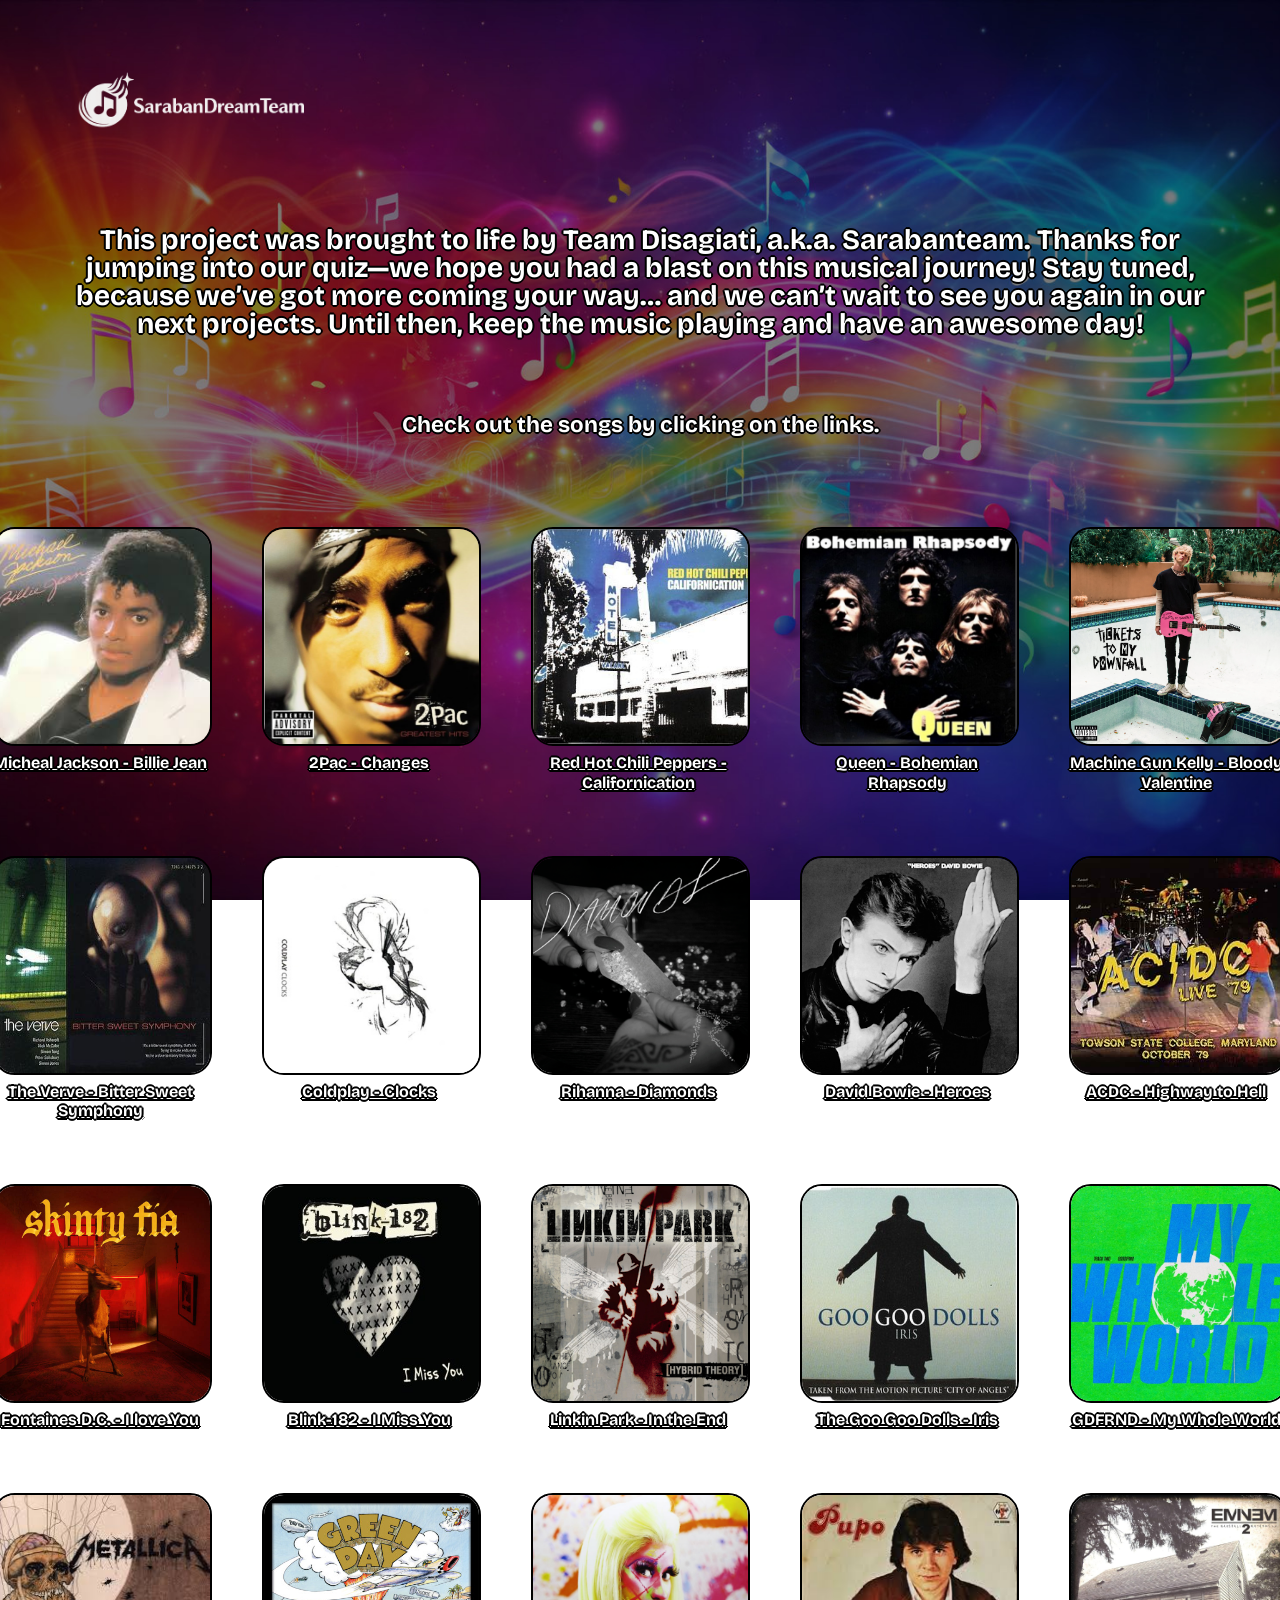
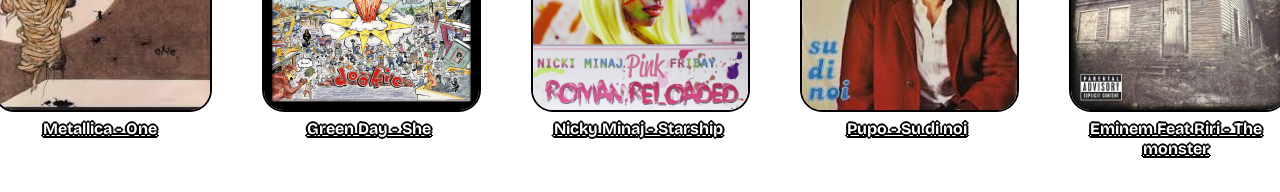
==== credits.html @ dbca3433 "Script for credits img zoom" ====
<!doctype html>
<html lang="en">
  <head>
    <meta charset="UTF-8" />
    <meta name="viewport" content="width=device-width, initial-scale=1.0" />
    <title>Credits-page.com</title>
    <link rel="stylesheet" href="./css/reset.css" />
    <link rel="stylesheet" href="./css/normalize.css" />
    <link rel="stylesheet" href="./css/style-credits.css" />
  </head>
  <body>
    <header>
      <a href="welcome.html">
        <img
          src="./assets/new logo.png"
          alt="logoepic"
          width="200px"
          id="logoDiv"
      /></a>
    </header>
    <main>
      <h2>
        This project was brought to life by Team Disagiati, a.k.a. Sarabanteam.
        Thanks for jumping into our quiz—we hope you had a blast on this musical
        journey! Stay tuned, because we’ve got more coming your way… and we
        can’t wait to see you again in our next projects. Until then, keep the
        music playing and have an awesome day!
      </h2>
      <h4>Check out the songs by clicking on the links.</h4>
      <section class="container">
        <div class="box">
          <a
            href="https://www.youtube.com/watch?v=Zi_XLOBDo_Y&list=RDZi_XLOBDo_Y&start_radio=1"
          >
            <img
              src="./assets/michealJackson.jpg"
              alt="billiejean"
              width="215px"
              height="215px"
            />
            <p>Micheal Jackson - Billie Jean</p>
          </a>
        </div>
        <div class="box">
          <a
            href="https://www.youtube.com/watch?v=M8Wj6-gPY0g&list=RDM8Wj6-gPY0g&start_radio=1"
          >
            <img
              src="./assets/2pac.jpg"
              alt="changes"
              width="215px"
              height="215px"
            />
            <p>2Pac - Changes</p>
          </a>
        </div>
        <div class="box">
          <a
            href="https://www.youtube.com/watch?v=YlUKcNNmywk&list=RDYlUKcNNmywk&start_radio="
          >
            <img
              src="./assets/Californicationsingle.jpg"
              alt="californication"
              width="215px"
              height="215px"
            />
            <p>Red Hot Chili Peppers - Californication</p>
          </a>
        </div>
        <div class="box">
          <a
            href="https://www.youtube.com/watch?v=fJ9rUzIMcZQ&list=RDfJ9rUzIMcZQ&start_radio=1"
          >
            <img
              src="./assets/MV5BMjA3OTc4NWUtMzYxMC00MGUyLTg4MTctYTc4MjA0NjNkYTgxXkEyXkFqcGc@._V1_FMjpg_UX1000_.jpg"
              alt="queen"
              width="215px"
              height="215px"
            />
            <p>Queen - Bohemian Rhapsody</p>
          </a>
        </div>
        <div class="box">
          <a
            href="https://www.youtube.com/watch?v=wSdT-SArM2Q&list=RDwSdT-SArM2Q&start_radio=1"
          >
            <img
              src="./assets/tickets to my downfall_machine gun kelly.webp"
              alt="bloodyvalentine"
              width="215px"
              height="215px"
            />
            <p>Machine Gun Kelly - Bloody Valentine</p>
          </a>
        </div>
      </section>
      <section class="container2">
        <div class="box">
          <a
            href="https://www.youtube.com/watch?v=1lyu1KKwC74&list=RD1lyu1KKwC74&start_radio=1"
          >
            <img
              src="./assets/The_Verve_-_Bitter_Sweet_Symphony_CD1.jpg"
              alt="bitter sweet simphony"
              width="215px"
              height="215px"
            />
            <p>The Verve - Bitter Sweet Symphony</p></a
          >
        </div>
        <div class="box">
          <a
            href="https://www.youtube.com/watch?v=d020hcWA_Wg&list=RDd020hcWA_Wg&start_radio=1"
          >
            <img
              src="./assets/img7.jpg"
              alt="coldplay"
              width="215px"
              height="215px"
            />
            <p>Coldplay - Clocks</p>
          </a>
        </div>
        <div class="box">
          <a
            href="https://www.youtube.com/watch?v=lWA2pjMjpBs&list=RDlWA2pjMjpBs&start_radio=1"
          >
            <img
              src="./assets/img8.png"
              alt="rihanna"
              width="215px"
              height="215px"
            />
            <p>Rihanna - Diamonds</p></a
          >
        </div>
        <div class="box">
          <a
            href="https://www.youtube.com/watch?v=lXgkuM2NhYI&list=RDlXgkuM2NhYI&start_radio=1"
          >
            <img
              src="./assets/img9.png"
              alt="bowie"
              width="215px"
              height="215px"
            />
            <p>David Bowie - Heroes</p>
          </a>
        </div>
        <div class="box">
          <a
            href="https://www.youtube.com/watch?v=l482T0yNkeo&list=RDl482T0yNkeo&start_radio=1"
          >
            <img
              src="./assets/img10.jpg"
              alt="acdc"
              width="215px"
              height="215px"
            />
            <p>ACDC - Highway to Hell</p>
          </a>
        </div>
      </section>
      <section class="container3">
        <div class="box">
          <a
            href="https://www.youtube.com/watch?v=Ty9Pcg3qrmU&list=RDTy9Pcg3qrmU&start_radio=1"
          >
            <img
              src="./assets/img11.jpg"
              alt="i love you"
              width="215px"
              height="215px"
            />
            <p>Fontaines D.C. - I love You</p>
          </a>
        </div>
        <div class="box">
          <a
            href="https://www.youtube.com/watch?v=xnFF5d7sOq4&list=RDxnFF5d7sOq4&start_radio=1"
          >
            <img
              src="./assets/img12.jpg"
              alt="blink182"
              width="215px"
              height="215px"
            />
            <p>Blink-182 - I Miss You</p>
          </a>
        </div>
        <div class="box">
          <a
            href="https://www.youtube.com/watch?v=d_toKURCt10&list=RDd_toKURCt10&start_radio=1"
          >
            <img
              src="./assets/img13.jpg"
              alt="l-park"
              width="215px"
              height="215px"
            />
            <p>Linkin Park - In the End</p>
          </a>
        </div>
        <div class="box">
          <a href="https://youtu.be/NdYWuo9OFAw?si=y1jlaPHMyQgxsP0y">
            <img
              src="./assets/img14.jpg"
              alt="iris"
              width="215px"
              height="215px"
            />
            <p>The Goo Goo Dolls - Iris</p>
          </a>
        </div>
        <div class="box">
          <a
            href="https://www.youtube.com/watch?v=K6NP793JnFo&list=RDK6NP793JnFo&start_radio=1"
          >
            <img
              src="./assets/img15.jpg"
              alt="gdfrnd"
              width="215px"
              height="215px"
            />
            <p>GDFRND - My Whole World</p>
          </a>
        </div>
      </section>
      <section class="container4">
        <div class="box">
          <a
            href="https://www.youtube.com/watch?v=WM8bTdBs-cw&list=RDWM8bTdBs-cw&start_radio=1"
          >
            <img
              src="./assets/img16.jpg"
              alt="metallica"
              width="215px"
              height="215px"
            />
            <p>Metallica - One</p>
          </a>
        </div>
        <div class="box">
          <a
            href="https://www.youtube.com/watch?v=HUFHgKereb0&list=RDHUFHgKereb0&start_radio=1"
          >
            <img
              src="./assets/img17.jpg"
              alt="greenday"
              width="215px"
              height="215px"
            />
            <p>Green Day - She</p>
          </a>
        </div>
        <div class="box">
          <a
            href="https://www.youtube.com/watch?v=MMg-VVxwU0I&list=RDMMg-VVxwU0I&start_radio=1"
          >
            <img
              src="./assets/img18.jpg"
              alt="nicky"
              width="215px"
              height="215px"
            />
            <p>Nicky Minaj - Starship</p>
          </a>
        </div>
        <div class="box">
          <a
            href="https://www.youtube.com/watch?v=ACkNpfSBuCQ&list=RDACkNpfSBuCQ&start_radio=1"
          >
            <img
              src="./assets/img19.jpg"
              alt="pupo"
              width="215px"
              height="215px"
            />
            <p>Pupo - Su di noi</p>
          </a>
        </div>
        <div class="box">
          <a
            href="https://www.youtube.com/watch?v=mWUamzMQFvI&list=RDmWUamzMQFvI&start_radio=1"
          >
            <img
              src="./assets/img20.jpg"
              alt="eminem"
              width="215px"
              height="215px"
            />
            <p>Eminem Feat Riri - The monster</p>
          </a>
        </div>
      </section>
    </main>
    <footer>
      <audio
        src="./assets/audio/Queen%20-%20We%20Are%20The%20Champions%20(Official%20Video).mp3"
        loop
        autoplay
        hidden
      ></audio>
    </footer>
    <script src="./script/credits.js"></script>
  </body>
</html>
---- css/style-credits.css ----
@import url("https://fonts.googleapis.com/css2?family=Bricolage+Grotesque:opsz,wght@12..96,200..800&display=swap");
header img {
  width: 20%;
  height: 5%;
  padding-left: 3em;
}
body {
  min-height: 100vh;
  font-family: "Bricolage Grotesque", sans-serif;
  font-weight: bold;
  background-image: url(../assets/topppp.png);
  background-size: cover;
  background-position: center;
  background-repeat: no-repeat;
  background-attachment: fixed;
}
h2,
h4 {
  padding: 2em;
  margin-top: 0;
  padding-top: 0;
  text-shadow:
    2px 0 #000,
    -2px 0 #000,
    0 2px #000,
    0 -2px #000,
    1px 1px #000,
    -1px -1px #000,
    1px -1px #000,
    -1px 1px #000;
  color: #fff;
}
main img {
  border-radius: 10%;
  border: 2px solid black;
}
main {
  text-align: center;
}
.container,
.container2,
.container3,
.container4 {
  display: flex;
  grid-template-rows: repeat(5, 1fr);
  gap: 50px;
  justify-content: center;
  align-items: flex-start;
  padding: 30px 0px;
}

.box {
  display: flex;
  justify-content: center;
  align-items: center;
}
a {
  text-shadow:
    2px 0 #000,
    -2px 0 #000,
    0 2px #000,
    0 -2px #000,
    1px 1px #000,
    -1px -1px #000,
    1px -1px #000,
    -1px 1px #000;
  color: #ffffff;
}
p {
  max-width: 215px;
}
#logoDiv {
  filter: invert(1);
}
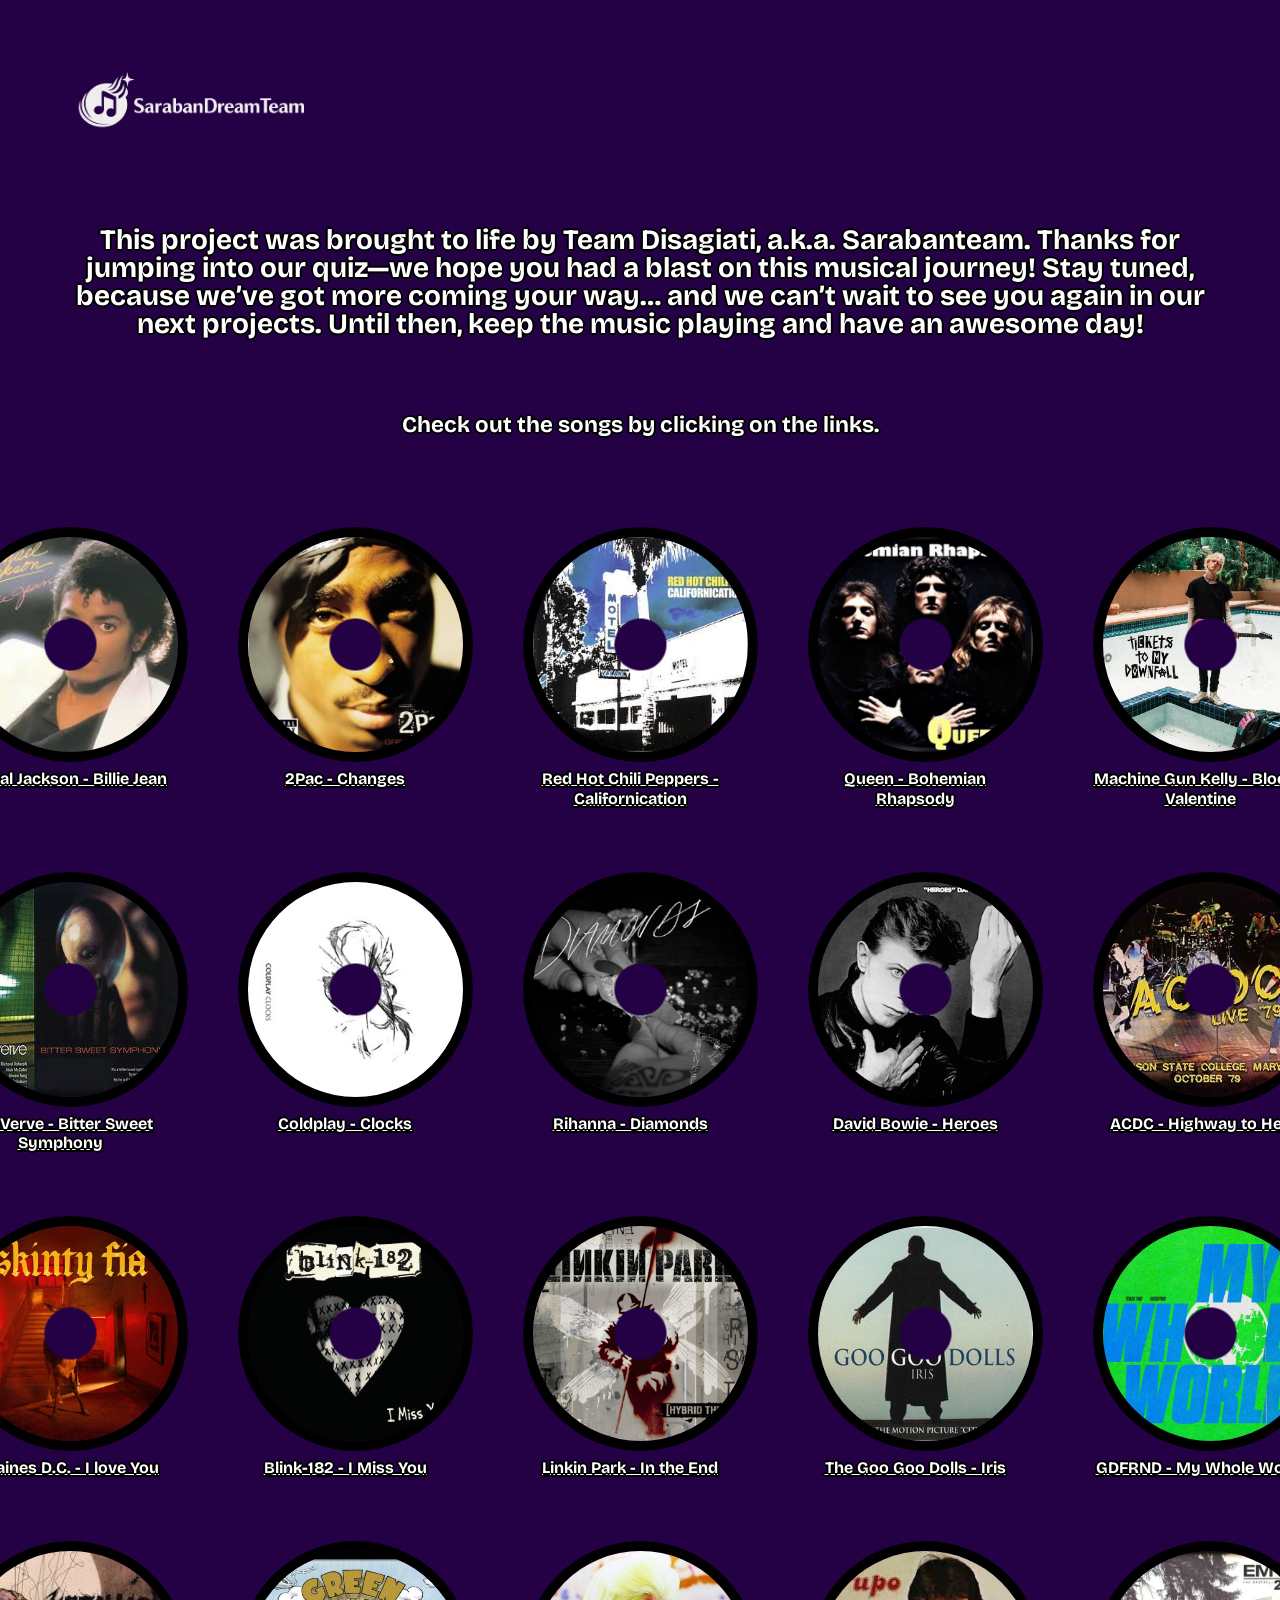
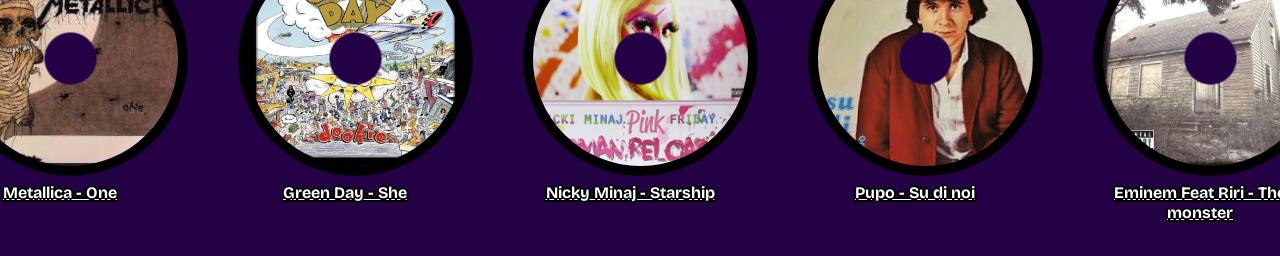
==== commit b0bcf306: "modified page credits" ====
--- a/credits.html
+++ b/credits.html
@@ -7,6 +7,7 @@
     <link rel="stylesheet" href="./css/reset.css" />
     <link rel="stylesheet" href="./css/normalize.css" />
     <link rel="stylesheet" href="./css/style-credits.css" />
+    <link rel="icon" type="png" href="./assets/favicon2.png" />
   </head>
   <body>
     <header>
@@ -32,12 +33,14 @@
           <a
             href="https://www.youtube.com/watch?v=Zi_XLOBDo_Y&list=RDZi_XLOBDo_Y&start_radio=1"
           >
-            <img
-              src="./assets/michealJackson.jpg"
-              alt="billiejean"
-              width="215px"
-              height="215px"
-            />
+            <section>
+              <img
+                src="./assets/michealJackson.jpg"
+                alt="billiejean"
+                width="215px"
+                height="215px"
+              />
+            </section>
             <p>Micheal Jackson - Billie Jean</p>
           </a>
         </div>
@@ -45,51 +48,56 @@
           <a
             href="https://www.youtube.com/watch?v=M8Wj6-gPY0g&list=RDM8Wj6-gPY0g&start_radio=1"
           >
-            <img
-              src="./assets/2pac.jpg"
-              alt="changes"
-              width="215px"
-              height="215px"
-            />
+            <section>
+              <img
+                src="./assets/2pac.jpg"
+                alt="changes"
+                width="215px"
+                height="215px"
+              />
+            </section>
             <p>2Pac - Changes</p>
           </a>
         </div>
         <div class="box">
           <a
             href="https://www.youtube.com/watch?v=YlUKcNNmywk&list=RDYlUKcNNmywk&start_radio="
-          >
-            <img
-              src="./assets/Californicationsingle.jpg"
-              alt="californication"
-              width="215px"
-              height="215px"
-            />
+            ><section>
+              <img
+                src="./assets/Californicationsingle.jpg"
+                alt="californication"
+                width="215px"
+                height="215px"
+              />
+            </section>
             <p>Red Hot Chili Peppers - Californication</p>
           </a>
         </div>
         <div class="box">
           <a
             href="https://www.youtube.com/watch?v=fJ9rUzIMcZQ&list=RDfJ9rUzIMcZQ&start_radio=1"
-          >
-            <img
-              src="./assets/MV5BMjA3OTc4NWUtMzYxMC00MGUyLTg4MTctYTc4MjA0NjNkYTgxXkEyXkFqcGc@._V1_FMjpg_UX1000_.jpg"
-              alt="queen"
-              width="215px"
-              height="215px"
-            />
+            ><section>
+              <img
+                src="./assets/MV5BMjA3OTc4NWUtMzYxMC00MGUyLTg4MTctYTc4MjA0NjNkYTgxXkEyXkFqcGc@._V1_FMjpg_UX1000_.jpg"
+                alt="queen"
+                width="215px"
+                height="215px"
+              />
+            </section>
             <p>Queen - Bohemian Rhapsody</p>
           </a>
         </div>
         <div class="box">
           <a
             href="https://www.youtube.com/watch?v=wSdT-SArM2Q&list=RDwSdT-SArM2Q&start_radio=1"
-          >
-            <img
-              src="./assets/tickets to my downfall_machine gun kelly.webp"
-              alt="bloodyvalentine"
-              width="215px"
-              height="215px"
-            />
+            ><section>
+              <img
+                src="./assets/tickets to my downfall_machine gun kelly.webp"
+                alt="bloodyvalentine"
+                width="215px"
+                height="215px"
+              />
+            </section>
             <p>Machine Gun Kelly - Bloody Valentine</p>
           </a>
         </div>
@@ -98,33 +106,33 @@
         <div class="box">
           <a
             href="https://www.youtube.com/watch?v=1lyu1KKwC74&list=RD1lyu1KKwC74&start_radio=1"
-          >
+          ><section>
             <img
               src="./assets/The_Verve_-_Bitter_Sweet_Symphony_CD1.jpg"
               alt="bitter sweet simphony"
               width="215px"
               height="215px"
-            />
+            /></section>
             <p>The Verve - Bitter Sweet Symphony</p></a
           >
         </div>
         <div class="box">
           <a
             href="https://www.youtube.com/watch?v=d020hcWA_Wg&list=RDd020hcWA_Wg&start_radio=1"
-          >
+          ><section>
             <img
               src="./assets/img7.jpg"
               alt="coldplay"
               width="215px"
               height="215px"
-            />
+            /></section>
             <p>Coldplay - Clocks</p>
           </a>
         </div>
         <div class="box">
           <a
             href="https://www.youtube.com/watch?v=lWA2pjMjpBs&list=RDlWA2pjMjpBs&start_radio=1"
-          >
+          ><section>
             <img
               src="./assets/img8.png"
               alt="rihanna"
@@ -132,31 +140,31 @@
               height="215px"
             />
             <p>Rihanna - Diamonds</p></a
-          >
+          ></section>
         </div>
         <div class="box">
           <a
             href="https://www.youtube.com/watch?v=lXgkuM2NhYI&list=RDlXgkuM2NhYI&start_radio=1"
-          >
+          ><section>
             <img
               src="./assets/img9.png"
               alt="bowie"
               width="215px"
               height="215px"
-            />
+            /></section>
             <p>David Bowie - Heroes</p>
           </a>
         </div>
         <div class="box">
           <a
             href="https://www.youtube.com/watch?v=l482T0yNkeo&list=RDl482T0yNkeo&start_radio=1"
-          >
+          ><section>
             <img
               src="./assets/img10.jpg"
               alt="acdc"
               width="215px"
               height="215px"
-            />
+            /></section>
             <p>ACDC - Highway to Hell</p>
           </a>
         </div>
@@ -165,63 +173,64 @@
         <div class="box">
           <a
             href="https://www.youtube.com/watch?v=Ty9Pcg3qrmU&list=RDTy9Pcg3qrmU&start_radio=1"
-          >
+          ><section>
             <img
               src="./assets/img11.jpg"
               alt="i love you"
               width="215px"
               height="215px"
-            />
+            /></section>
             <p>Fontaines D.C. - I love You</p>
           </a>
         </div>
         <div class="box">
           <a
             href="https://www.youtube.com/watch?v=xnFF5d7sOq4&list=RDxnFF5d7sOq4&start_radio=1"
-          >
+          ><section>
             <img
               src="./assets/img12.jpg"
               alt="blink182"
               width="215px"
               height="215px"
-            />
+            /></section>
             <p>Blink-182 - I Miss You</p>
           </a>
         </div>
         <div class="box">
           <a
             href="https://www.youtube.com/watch?v=d_toKURCt10&list=RDd_toKURCt10&start_radio=1"
-          >
+          ><section>
             <img
               src="./assets/img13.jpg"
               alt="l-park"
               width="215px"
               height="215px"
-            />
+            /></section>
             <p>Linkin Park - In the End</p>
           </a>
         </div>
         <div class="box">
           <a href="https://youtu.be/NdYWuo9OFAw?si=y1jlaPHMyQgxsP0y">
+            <section>
             <img
               src="./assets/img14.jpg"
               alt="iris"
               width="215px"
               height="215px"
-            />
+            /></section>
             <p>The Goo Goo Dolls - Iris</p>
           </a>
         </div>
         <div class="box">
           <a
             href="https://www.youtube.com/watch?v=K6NP793JnFo&list=RDK6NP793JnFo&start_radio=1"
-          >
+          ><section>
             <img
               src="./assets/img15.jpg"
               alt="gdfrnd"
               width="215px"
               height="215px"
-            />
+            /></section>
             <p>GDFRND - My Whole World</p>
           </a>
         </div>
@@ -230,65 +239,65 @@
         <div class="box">
           <a
             href="https://www.youtube.com/watch?v=WM8bTdBs-cw&list=RDWM8bTdBs-cw&start_radio=1"
-          >
+          ><section>
             <img
               src="./assets/img16.jpg"
               alt="metallica"
               width="215px"
               height="215px"
-            />
+            /></section>
             <p>Metallica - One</p>
           </a>
         </div>
         <div class="box">
           <a
             href="https://www.youtube.com/watch?v=HUFHgKereb0&list=RDHUFHgKereb0&start_radio=1"
-          >
+          ><section>
             <img
               src="./assets/img17.jpg"
               alt="greenday"
               width="215px"
               height="215px"
-            />
+            /></section>
             <p>Green Day - She</p>
           </a>
         </div>
         <div class="box">
           <a
             href="https://www.youtube.com/watch?v=MMg-VVxwU0I&list=RDMMg-VVxwU0I&start_radio=1"
-          >
+          ><section>
             <img
               src="./assets/img18.jpg"
               alt="nicky"
               width="215px"
               height="215px"
-            />
+            /></section>
             <p>Nicky Minaj - Starship</p>
           </a>
         </div>
         <div class="box">
           <a
             href="https://www.youtube.com/watch?v=ACkNpfSBuCQ&list=RDACkNpfSBuCQ&start_radio=1"
-          >
+          ><section>
             <img
               src="./assets/img19.jpg"
               alt="pupo"
               width="215px"
               height="215px"
-            />
+            /></section>
             <p>Pupo - Su di noi</p>
           </a>
         </div>
         <div class="box">
           <a
             href="https://www.youtube.com/watch?v=mWUamzMQFvI&list=RDmWUamzMQFvI&start_radio=1"
-          >
+          ><section>
             <img
               src="./assets/img20.jpg"
               alt="eminem"
               width="215px"
               height="215px"
-            />
+            /></section>
             <p>Eminem Feat Riri - The monster</p>
           </a>
         </div>
--- a/css/style-credits.css
+++ b/css/style-credits.css
@@ -8,7 +8,6 @@
   min-height: 100vh;
   font-family: "Bricolage Grotesque", sans-serif;
   font-weight: bold;
-  background-image: url(../assets/topppp.png);
   background-size: cover;
   background-position: center;
   background-repeat: no-repeat;
@@ -31,8 +30,29 @@
   color: #fff;
 }
 main img {
-  border-radius: 10%;
-  border: 2px solid black;
+  border-radius: 50%;
+  border: 10px solid black;
+  /*  webkit-transform: rotate(180deg);
+  ms-transform: rotate(180deg);
+  transform: rotate(180deg); */
+  -webkit-mask: radial-gradient(circle, transparent 20px, black 20px);
+  mask: radial-gradient(circle, transparent 25px, black 27px);
+}
+/* .box {
+  background-color: #f60000;
+  border-radius: 50%;
+  height: 250px;
+} */
+main img:hover {
+  animation: rotation 10s infinite linear;
+}
+@keyframes rotation {
+  from {
+    transform: rotate(0deg);
+  }
+  to {
+    transform: rotate(359deg);
+  }
 }
 main {
   text-align: center;
@@ -72,3 +92,48 @@
 #logoDiv {
   filter: invert(1);
 }
+
+html,
+body {
+  width: 100%;
+  height: 100%;
+}
+
+body {
+  background: linear-gradient(
+    -45deg,
+    #240044,
+    #240044,
+    #240044,
+    #240044,
+    #4c0572,
+    #7b0082,
+    #a60095,
+    #d700c0,
+    #a60095,
+    #7b0082,
+    #4c0572,
+    #240044,
+    #240044,
+    #240044,
+    #240044
+  );
+  background-size: 2000% 2000%;
+  animation: smooth-scroll 15s linear infinite;
+}
+
+@keyframes smooth-scroll {
+  0% {
+    background-position: 0% 50%;
+  }
+  100% {
+    background-position: 100% 50%;
+  }
+}
+
+.box section {
+  height: 218px;
+  /*   background-color: rgb(255, 255, 255); */
+  border-radius: 50%;
+  padding-bottom: 20px;
+}
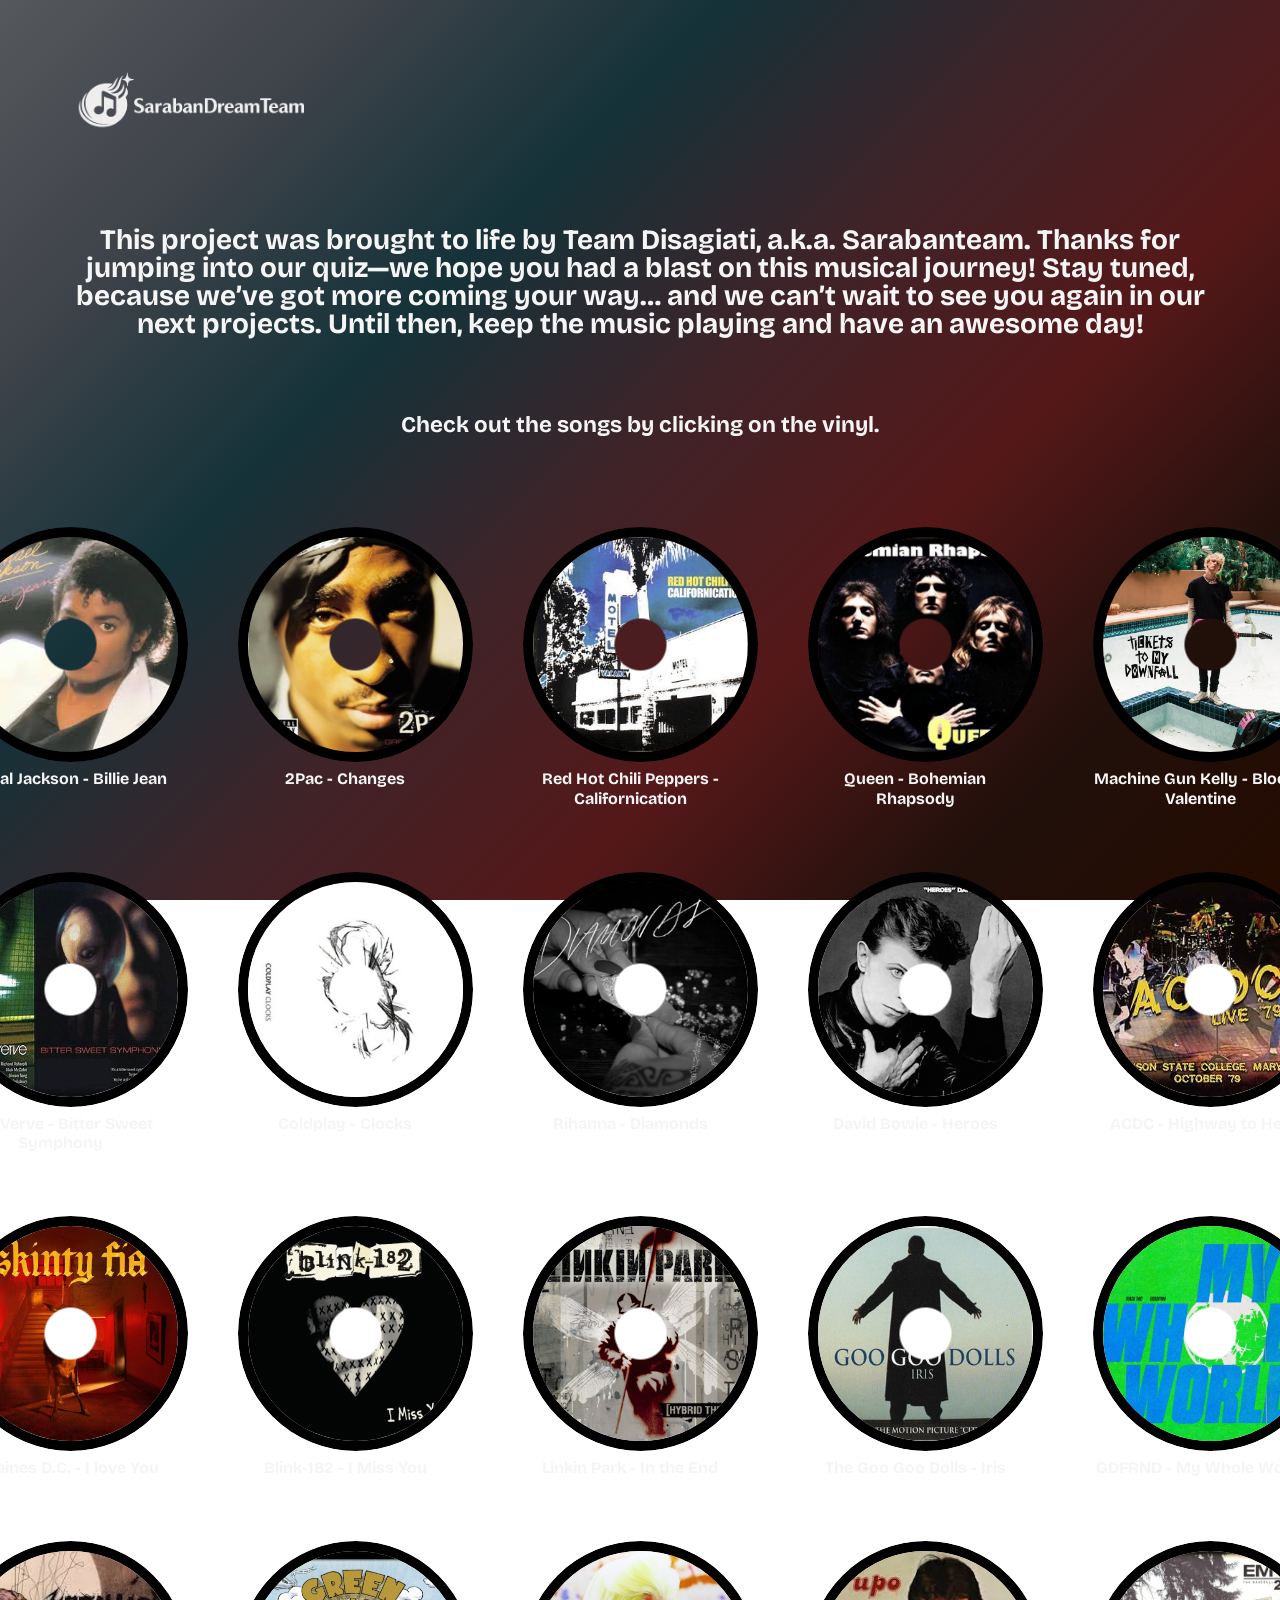
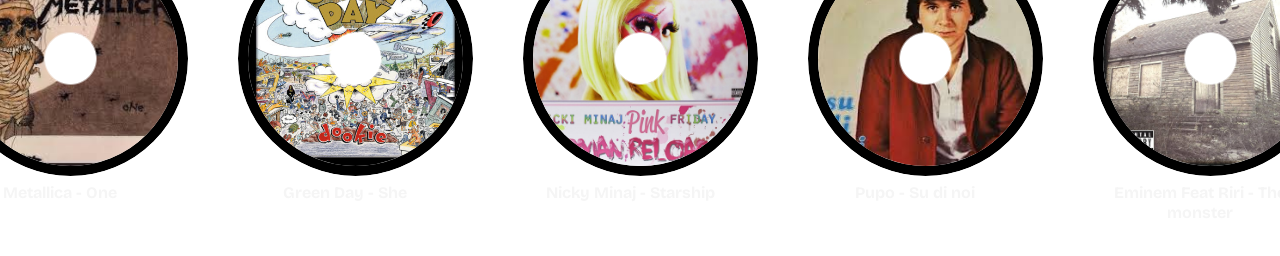
==== commit 5988d024: "modified label page quiz" ====
--- a/credits.html
+++ b/credits.html
@@ -27,7 +27,7 @@
         can’t wait to see you again in our next projects. Until then, keep the
         music playing and have an awesome day!
       </h2>
-      <h4>Check out the songs by clicking on the links.</h4>
+      <h4>Check out the songs by clicking on the vinyl.</h4>
       <section class="container">
         <div class="box">
           <a
--- a/css/style-credits.css
+++ b/css/style-credits.css
@@ -8,41 +8,35 @@
   min-height: 100vh;
   font-family: "Bricolage Grotesque", sans-serif;
   font-weight: bold;
+  background: linear-gradient(
+    315deg,
+    #240b00 0%,
+    #21100b 16.667%,
+    #551819 33.333%,
+    #3f2328 50%,
+    #153239 66.667%,
+    #3f434a 83.333%,
+    #55585c 100%
+  );
   background-size: cover;
   background-position: center;
   background-repeat: no-repeat;
   background-attachment: fixed;
+  /* https://grabient.com/HQJgjArANGwMwgCxWBBKztiAHCFA7AAzSwG4ZFiVEpyIEoRjXABsLQA?angle=315 */
 }
 h2,
 h4 {
   padding: 2em;
   margin-top: 0;
   padding-top: 0;
-  text-shadow:
-    2px 0 #000,
-    -2px 0 #000,
-    0 2px #000,
-    0 -2px #000,
-    1px 1px #000,
-    -1px -1px #000,
-    1px -1px #000,
-    -1px 1px #000;
-  color: #fff;
+  color: whitesmoke;
 }
 main img {
   border-radius: 50%;
   border: 10px solid black;
-  /*  webkit-transform: rotate(180deg);
-  ms-transform: rotate(180deg);
-  transform: rotate(180deg); */
   -webkit-mask: radial-gradient(circle, transparent 20px, black 20px);
   mask: radial-gradient(circle, transparent 25px, black 27px);
 }
-/* .box {
-  background-color: #f60000;
-  border-radius: 50%;
-  height: 250px;
-} */
 main img:hover {
   animation: rotation 10s infinite linear;
 }
@@ -74,17 +68,12 @@
   justify-content: center;
   align-items: center;
 }
+.box:hover {
+  scale: 1.5;
+}
 a {
-  text-shadow:
-    2px 0 #000,
-    -2px 0 #000,
-    0 2px #000,
-    0 -2px #000,
-    1px 1px #000,
-    -1px -1px #000,
-    1px -1px #000,
-    -1px 1px #000;
-  color: #ffffff;
+  color: whitesmoke;
+  text-decoration: none;
 }
 p {
   max-width: 215px;
@@ -99,7 +88,7 @@
   height: 100%;
 }
 
-body {
+/* body {
   background: linear-gradient(
     -45deg,
     #240044,
@@ -129,7 +118,7 @@
   100% {
     background-position: 100% 50%;
   }
-}
+} */
 
 .box section {
   height: 218px;
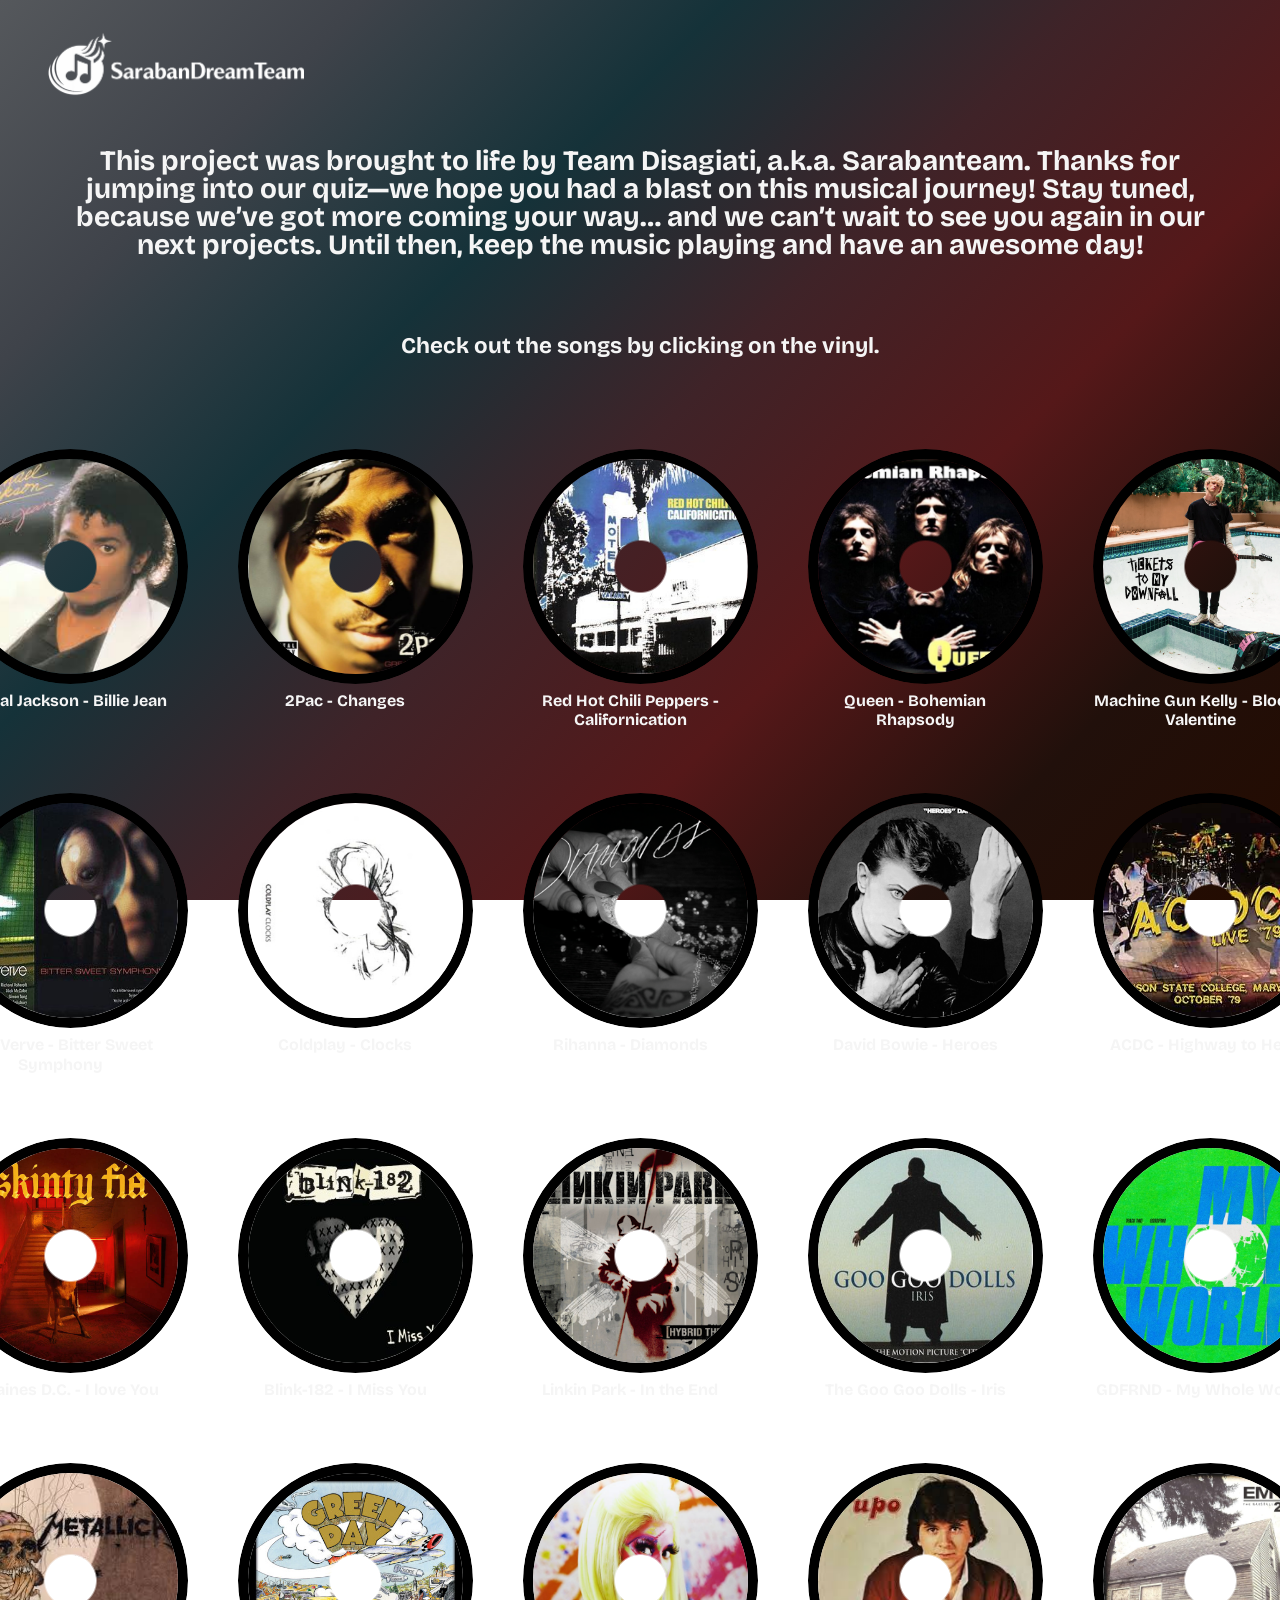
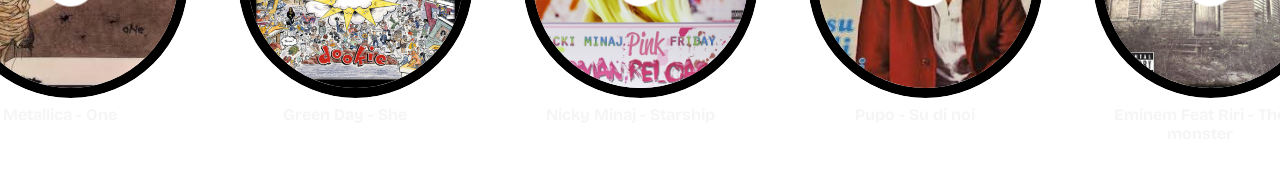
==== commit 5864f4c0: "Updating logo" ====
--- a/credits.html
+++ b/credits.html
@@ -12,11 +12,7 @@
   <body>
     <header>
       <a href="welcome.html">
-        <img
-          src="./assets/new logo.png"
-          alt="logoepic"
-          width="200px"
-          id="logoDiv"
+        <img src="./assets/Logo-Sarabanteam.png" alt="logo"
       /></a>
     </header>
     <main>
@@ -106,65 +102,70 @@
         <div class="box">
           <a
             href="https://www.youtube.com/watch?v=1lyu1KKwC74&list=RD1lyu1KKwC74&start_radio=1"
-          ><section>
-            <img
-              src="./assets/The_Verve_-_Bitter_Sweet_Symphony_CD1.jpg"
-              alt="bitter sweet simphony"
-              width="215px"
-              height="215px"
-            /></section>
+            ><section>
+              <img
+                src="./assets/The_Verve_-_Bitter_Sweet_Symphony_CD1.jpg"
+                alt="bitter sweet simphony"
+                width="215px"
+                height="215px"
+              />
+            </section>
             <p>The Verve - Bitter Sweet Symphony</p></a
           >
         </div>
         <div class="box">
           <a
             href="https://www.youtube.com/watch?v=d020hcWA_Wg&list=RDd020hcWA_Wg&start_radio=1"
-          ><section>
-            <img
-              src="./assets/img7.jpg"
-              alt="coldplay"
-              width="215px"
-              height="215px"
-            /></section>
+            ><section>
+              <img
+                src="./assets/img7.jpg"
+                alt="coldplay"
+                width="215px"
+                height="215px"
+              />
+            </section>
             <p>Coldplay - Clocks</p>
           </a>
         </div>
         <div class="box">
           <a
             href="https://www.youtube.com/watch?v=lWA2pjMjpBs&list=RDlWA2pjMjpBs&start_radio=1"
-          ><section>
-            <img
-              src="./assets/img8.png"
-              alt="rihanna"
-              width="215px"
-              height="215px"
-            />
+            ><section>
+              <img
+                src="./assets/img8.png"
+                alt="rihanna"
+                width="215px"
+                height="215px"
+              />
+            </section>
             <p>Rihanna - Diamonds</p></a
-          ></section>
+          >
         </div>
         <div class="box">
           <a
             href="https://www.youtube.com/watch?v=lXgkuM2NhYI&list=RDlXgkuM2NhYI&start_radio=1"
-          ><section>
-            <img
-              src="./assets/img9.png"
-              alt="bowie"
-              width="215px"
-              height="215px"
-            /></section>
+            ><section>
+              <img
+                src="./assets/img9.png"
+                alt="bowie"
+                width="215px"
+                height="215px"
+              />
+            </section>
             <p>David Bowie - Heroes</p>
           </a>
         </div>
         <div class="box">
           <a
             href="https://www.youtube.com/watch?v=l482T0yNkeo&list=RDl482T0yNkeo&start_radio=1"
-          ><section>
-            <img
-              src="./assets/img10.jpg"
-              alt="acdc"
-              width="215px"
-              height="215px"
-            /></section>
+            ><section>
+              <img
+                src="./assets/img10.jpg"
+                alt="acdc"
+                width="215px"
+                height="215px"
+              />
+            </section>
             <p>ACDC - Highway to Hell</p>
           </a>
         </div>
@@ -173,64 +174,69 @@
         <div class="box">
           <a
             href="https://www.youtube.com/watch?v=Ty9Pcg3qrmU&list=RDTy9Pcg3qrmU&start_radio=1"
-          ><section>
-            <img
-              src="./assets/img11.jpg"
-              alt="i love you"
-              width="215px"
-              height="215px"
-            /></section>
+            ><section>
+              <img
+                src="./assets/img11.jpg"
+                alt="i love you"
+                width="215px"
+                height="215px"
+              />
+            </section>
             <p>Fontaines D.C. - I love You</p>
           </a>
         </div>
         <div class="box">
           <a
             href="https://www.youtube.com/watch?v=xnFF5d7sOq4&list=RDxnFF5d7sOq4&start_radio=1"
-          ><section>
-            <img
-              src="./assets/img12.jpg"
-              alt="blink182"
-              width="215px"
-              height="215px"
-            /></section>
+            ><section>
+              <img
+                src="./assets/img12.jpg"
+                alt="blink182"
+                width="215px"
+                height="215px"
+              />
+            </section>
             <p>Blink-182 - I Miss You</p>
           </a>
         </div>
         <div class="box">
           <a
             href="https://www.youtube.com/watch?v=d_toKURCt10&list=RDd_toKURCt10&start_radio=1"
-          ><section>
-            <img
-              src="./assets/img13.jpg"
-              alt="l-park"
-              width="215px"
-              height="215px"
-            /></section>
+            ><section>
+              <img
+                src="./assets/img13.jpg"
+                alt="l-park"
+                width="215px"
+                height="215px"
+              />
+            </section>
             <p>Linkin Park - In the End</p>
           </a>
         </div>
         <div class="box">
           <a href="https://youtu.be/NdYWuo9OFAw?si=y1jlaPHMyQgxsP0y">
             <section>
-            <img
-              src="./assets/img14.jpg"
-              alt="iris"
-              width="215px"
-              height="215px"
-            /></section>
+              <img
+                src="./assets/img14.jpg"
+                alt="iris"
+                width="215px"
+                height="215px"
+              />
+            </section>
             <p>The Goo Goo Dolls - Iris</p>
           </a>
         </div>
         <div class="box">
           <a
             href="https://www.youtube.com/watch?v=K6NP793JnFo&list=RDK6NP793JnFo&start_radio=1"
-          ><section>
-            <img
-              src="./assets/img15.jpg"
-              alt="gdfrnd"
-              width="215px"
-              height="215px"
-            /></section>
+            ><section>
+              <img
+                src="./assets/img15.jpg"
+                alt="gdfrnd"
+                width="215px"
+                height="215px"
+              />
+            </section>
             <p>GDFRND - My Whole World</p>
           </a>
         </div>
@@ -239,65 +245,70 @@
         <div class="box">
           <a
             href="https://www.youtube.com/watch?v=WM8bTdBs-cw&list=RDWM8bTdBs-cw&start_radio=1"
-          ><section>
-            <img
-              src="./assets/img16.jpg"
-              alt="metallica"
-              width="215px"
-              height="215px"
-            /></section>
+            ><section>
+              <img
+                src="./assets/img16.jpg"
+                alt="metallica"
+                width="215px"
+                height="215px"
+              />
+            </section>
             <p>Metallica - One</p>
           </a>
         </div>
         <div class="box">
           <a
             href="https://www.youtube.com/watch?v=HUFHgKereb0&list=RDHUFHgKereb0&start_radio=1"
-          ><section>
-            <img
-              src="./assets/img17.jpg"
-              alt="greenday"
-              width="215px"
-              height="215px"
-            /></section>
+            ><section>
+              <img
+                src="./assets/img17.jpg"
+                alt="greenday"
+                width="215px"
+                height="215px"
+              />
+            </section>
             <p>Green Day - She</p>
           </a>
         </div>
         <div class="box">
           <a
             href="https://www.youtube.com/watch?v=MMg-VVxwU0I&list=RDMMg-VVxwU0I&start_radio=1"
-          ><section>
-            <img
-              src="./assets/img18.jpg"
-              alt="nicky"
-              width="215px"
-              height="215px"
-            /></section>
+            ><section>
+              <img
+                src="./assets/img18.jpg"
+                alt="nicky"
+                width="215px"
+                height="215px"
+              />
+            </section>
             <p>Nicky Minaj - Starship</p>
           </a>
         </div>
         <div class="box">
           <a
             href="https://www.youtube.com/watch?v=ACkNpfSBuCQ&list=RDACkNpfSBuCQ&start_radio=1"
-          ><section>
-            <img
-              src="./assets/img19.jpg"
-              alt="pupo"
-              width="215px"
-              height="215px"
-            /></section>
+            ><section>
+              <img
+                src="./assets/img19.jpg"
+                alt="pupo"
+                width="215px"
+                height="215px"
+              />
+            </section>
             <p>Pupo - Su di noi</p>
           </a>
         </div>
         <div class="box">
           <a
             href="https://www.youtube.com/watch?v=mWUamzMQFvI&list=RDmWUamzMQFvI&start_radio=1"
-          ><section>
-            <img
-              src="./assets/img20.jpg"
-              alt="eminem"
-              width="215px"
-              height="215px"
-            /></section>
+            ><section>
+              <img
+                src="./assets/img20.jpg"
+                alt="eminem"
+                width="215px"
+                height="215px"
+              />
+            </section>
             <p>Eminem Feat Riri - The monster</p>
           </a>
         </div>
--- a/css/style-credits.css
+++ b/css/style-credits.css
@@ -2,7 +2,8 @@
 header img {
   width: 20%;
   height: 5%;
-  padding-left: 3em;
+  filter: invert(1);
+  margin: 2em 0em 3em 3em;
 }
 body {
   min-height: 100vh;
@@ -48,6 +49,7 @@
     transform: rotate(359deg);
   }
 }
+
 main {
   text-align: center;
 }
@@ -78,10 +80,6 @@
 p {
   max-width: 215px;
 }
-#logoDiv {
-  filter: invert(1);
-}
-
 html,
 body {
   width: 100%;
